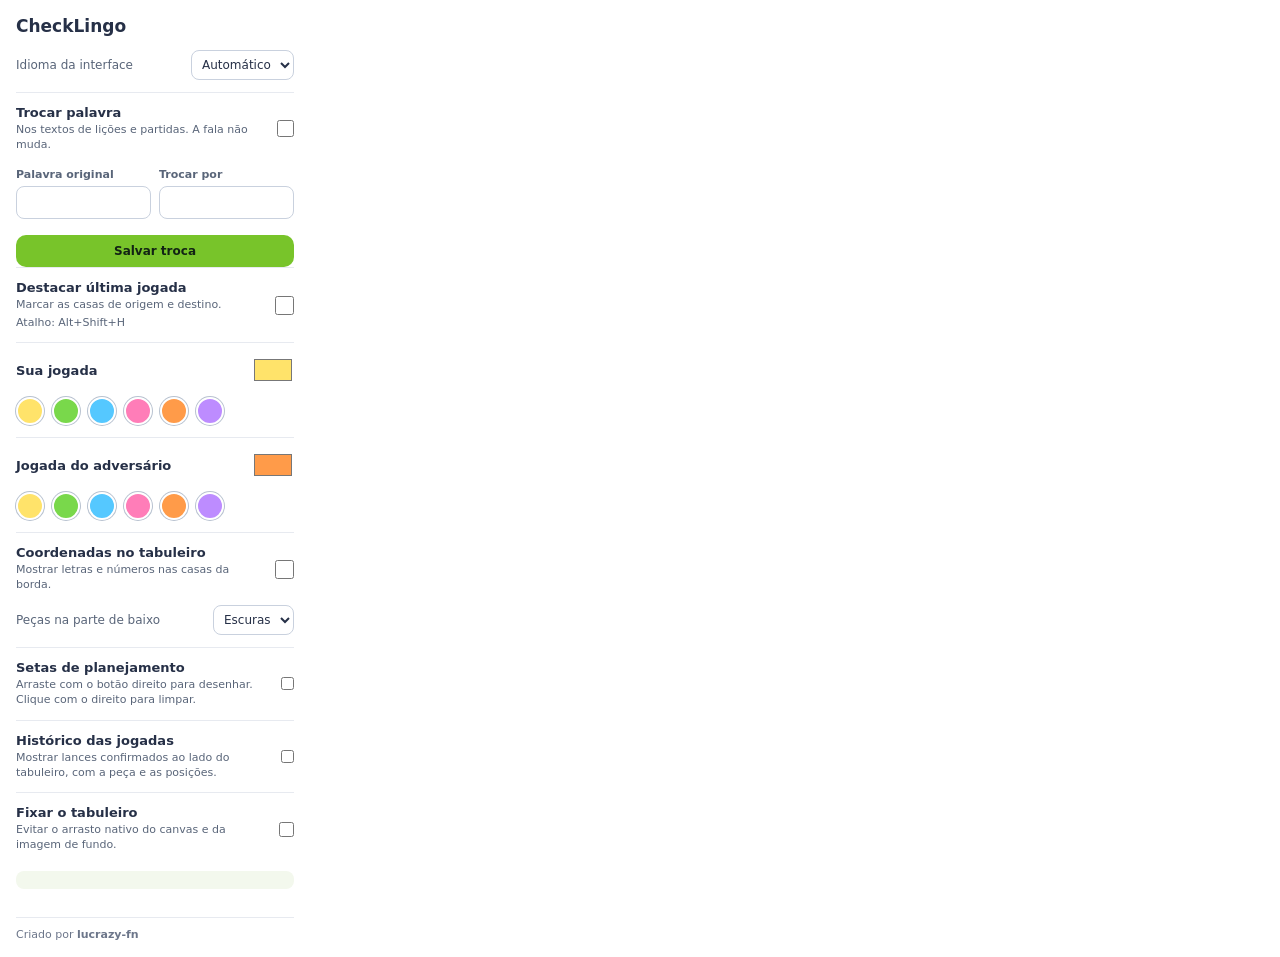
==== extension/popup.html @ 5ed16f66 "feat: publish CheckLingo v1.0.0 and website" ====
<!doctype html>
<html lang="pt-BR">
<head>
  <meta charset="utf-8">
  <meta name="viewport" content="width=device-width, initial-scale=1">
  <title data-i18n="popupTitle">Opções do CheckLingo</title>
  <link rel="stylesheet" href="popup.css">
</head>
<body>
  <main>
    <h1>CheckLingo <small id="version"></small></h1>
    <label class="orientation-option language-option"><span data-i18n="interfaceLanguage">Idioma da interface</span>
      <select id="language">
        <option value="auto" data-i18n="languageAuto">Automático</option>
        <option value="pt_BR">Português</option>
        <option value="en">English</option>
        <option value="es">Español</option>
      </select>
    </label>
    <label class="option">
      <span><strong data-i18n="replaceWord">Trocar palavra</strong><small data-i18n="replaceWordHelp">Nos textos de lições e partidas. A fala não muda.</small></span>
      <input id="replaceEnabled" type="checkbox">
    </label>
    <div class="word-fields">
      <label><span data-i18n="originalWord">Palavra original</span><input id="fromWord" type="text" maxlength="40" autocomplete="off" spellcheck="false"></label>
      <label><span data-i18n="replacementWord">Trocar por</span><input id="toWord" type="text" maxlength="40" autocomplete="off" spellcheck="false"></label>
    </div>
    <button id="saveWords" type="button" data-i18n="saveReplacement">Salvar troca</button>
    <label class="option">
      <span><strong data-i18n="highlightLastMove">Destacar última jogada</strong><small data-i18n="highlightLastMoveHelp">Marcar as casas de origem e destino.</small><small id="shortcutLabel">Atalho: Alt+Shift+H</small></span>
      <input id="highlightLastMove" type="checkbox">
    </label>
    <label class="color-option"><span data-i18n="yourMove">Sua jogada</span> <input id="highlightColor" type="color" value="#ffe36a"></label>
    <div id="playerPalette" class="color-swatches" role="group" aria-label="Cores prontas para sua jogada">
      <button class="swatch" type="button" data-setting="highlightColor" data-color="#ffe36a" aria-label="Sua jogada: amarelo" style="--swatch:#ffe36a"></button>
      <button class="swatch" type="button" data-setting="highlightColor" data-color="#79d84b" aria-label="Sua jogada: verde" style="--swatch:#79d84b"></button>
      <button class="swatch" type="button" data-setting="highlightColor" data-color="#55c8ff" aria-label="Sua jogada: azul" style="--swatch:#55c8ff"></button>
      <button class="swatch" type="button" data-setting="highlightColor" data-color="#ff7db8" aria-label="Sua jogada: rosa" style="--swatch:#ff7db8"></button>
      <button class="swatch" type="button" data-setting="highlightColor" data-color="#ff9b49" aria-label="Sua jogada: laranja" style="--swatch:#ff9b49"></button>
      <button class="swatch" type="button" data-setting="highlightColor" data-color="#bd8cff" aria-label="Sua jogada: roxo" style="--swatch:#bd8cff"></button>
    </div>
    <label class="color-option"><span data-i18n="opponentMove">Jogada do adversário</span> <input id="opponentHighlightColor" type="color" value="#ff9b49"></label>
    <div id="opponentPalette" class="color-swatches" role="group" aria-label="Cores prontas para a jogada do adversário">
      <button class="swatch" type="button" data-setting="opponentHighlightColor" data-color="#ffe36a" aria-label="Adversário: amarelo" style="--swatch:#ffe36a"></button>
      <button class="swatch" type="button" data-setting="opponentHighlightColor" data-color="#79d84b" aria-label="Adversário: verde" style="--swatch:#79d84b"></button>
      <button class="swatch" type="button" data-setting="opponentHighlightColor" data-color="#55c8ff" aria-label="Adversário: azul" style="--swatch:#55c8ff"></button>
      <button class="swatch" type="button" data-setting="opponentHighlightColor" data-color="#ff7db8" aria-label="Adversário: rosa" style="--swatch:#ff7db8"></button>
      <button class="swatch" type="button" data-setting="opponentHighlightColor" data-color="#ff9b49" aria-label="Adversário: laranja" style="--swatch:#ff9b49"></button>
      <button class="swatch" type="button" data-setting="opponentHighlightColor" data-color="#bd8cff" aria-label="Adversário: roxo" style="--swatch:#bd8cff"></button>
    </div>
    <label class="option">
      <span><strong data-i18n="boardCoordinates">Coordenadas no tabuleiro</strong><small data-i18n="boardCoordinatesHelp">Mostrar letras e números nas casas da borda.</small></span>
      <input id="coordinatesEnabled" type="checkbox">
    </label>
    <label class="orientation-option"><span data-i18n="piecesAtBottom">Peças na parte de baixo</span>
      <select id="coordinateOrientation">
        <option value="black" data-i18n="darkPieces">Escuras</option>
        <option value="white" data-i18n="lightPieces">Claras</option>
      </select>
    </label>
    <label class="option">
      <span><strong data-i18n="planningArrows">Setas de planejamento</strong><small data-i18n="planningArrowsHelp">Arraste com o botão direito para desenhar. Clique com o direito para limpar.</small></span>
      <input id="arrowsEnabled" type="checkbox">
    </label>
    <label class="option">
      <span><strong data-i18n="moveHistory">Histórico das jogadas</strong><small data-i18n="moveHistoryHelp">Mostrar lances confirmados ao lado do tabuleiro, com a peça e as posições.</small></span>
      <input id="historyEnabled" type="checkbox">
    </label>
    <label class="option">
      <span><strong data-i18n="lockBoard">Fixar o tabuleiro</strong><small data-i18n="lockBoardHelp">Evitar o arrasto nativo do canvas e da imagem de fundo.</small></span>
      <input id="preventBoardDrag" type="checkbox">
    </label>
    <p id="pageStatus" role="status" aria-live="polite"></p>
    <p id="status" role="status" aria-live="polite"></p>
    <footer><span data-i18n="createdBy">Criado por</span> <strong>lucrazy-fn</strong></footer>
  </main>
  <script src="popup.js"></script>
</body>
</html>
---- extension/popup.css ----
:root { color-scheme: light; font-family: system-ui, sans-serif; }
body { width: 310px; margin: 0; color: #263047; background: #fff; }
main { padding: 16px; }
h1 { margin: 0 0 12px; font-size: 17px; }
h1 small { font-size: 10px; font-weight: 500; color: #748096; }
.option { display: flex; align-items: center; justify-content: space-between; gap: 12px; padding: 12px 0; border-top: 1px solid #e7eaf0; cursor: pointer; }
.option span { display: grid; gap: 3px; }
.option strong { font-size: 13px; }
.option small { font-size: 11px; line-height: 1.35; color: #596579; }
input[type="checkbox"] { width: 19px; height: 19px; margin: 0; accent-color: #54a61f; cursor: pointer; }
.color-option { display: flex; align-items: center; justify-content: space-between; gap: 12px; padding: 12px 0; border-top: 1px solid #e7eaf0; font-size: 13px; font-weight: 700; }
.color-option input { width: 42px; height: 30px; padding: 0; border: 0; background: transparent; cursor: pointer; }
.color-swatches { display: flex; gap: 8px; padding: 0 0 12px; }
.color-swatches .swatch { width: 28px; height: 28px; flex: none; margin: 0; padding: 0; border: 2px solid #fff; border-radius: 50%; background: var(--swatch); box-shadow: 0 0 0 1px #b8c2d0; }
.color-swatches .swatch[aria-pressed="true"] { box-shadow: 0 0 0 2px #263047; }
.color-swatches .swatch:focus-visible { outline: 2px solid #263047; outline-offset: 3px; }
.orientation-option { display: flex; align-items: center; justify-content: space-between; gap: 12px; padding: 0 0 12px; font-size: 12px; color: #596579; }
.orientation-option select { padding: 6px; border: 1px solid #c9d1de; border-radius: 8px; background: #fff; color: #263047; font: 12px system-ui, sans-serif; }
.language-option { padding-top: 2px; }
.word-fields { display: grid; grid-template-columns: 1fr 1fr; gap: 8px; margin: 3px 0 8px; }
.word-fields label { display: grid; gap: 5px; font-size: 11px; font-weight: 700; color: #596579; }
.word-fields input { box-sizing: border-box; width: 100%; padding: 8px; border: 1px solid #c9d1de; border-radius: 8px; font: 13px system-ui, sans-serif; }
.word-fields input:focus { outline: 2px solid #78c42a; outline-offset: 1px; }
button { width: 100%; margin-top: 8px; padding: 9px 12px; border: 0; border-radius: 10px; background: #78c42a; color: #122314; font: 700 12px system-ui, sans-serif; cursor: pointer; }
button:hover { background: #8bd43a; }
button:disabled { opacity: .55; cursor: wait; }
#status { min-height: 14px; margin: 4px 0 0; font-size: 11px; color: #6c768a; }
#pageStatus { margin: 6px 0 0; padding: 9px; border-radius: 8px; background: #f3f8ed; color: #2e5630; font-size: 11px; line-height: 1.4; }
footer { margin-top: 10px; border-top: 1px solid #e7eaf0; padding-top: 10px; color: #6c768a; font-size: 11px; }
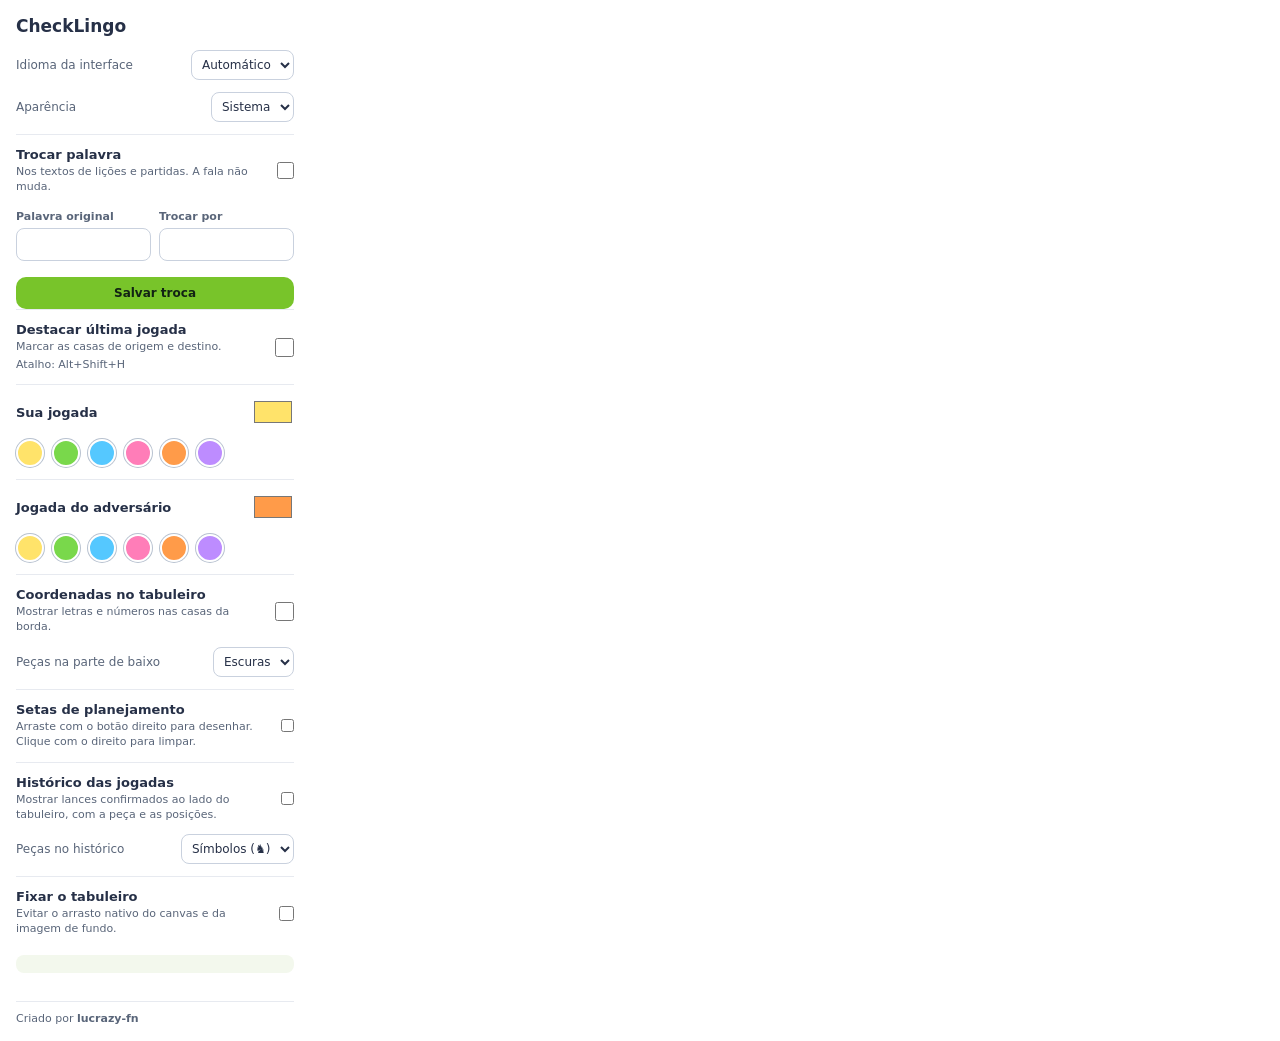
==== commit f84660cb: "feat: add themes, localized site and richer move notation" ====
--- a/extension/popup.html
+++ b/extension/popup.html
@@ -15,6 +15,13 @@
         <option value="pt_BR">Português</option>
         <option value="en">English</option>
         <option value="es">Español</option>
+      </select>
+    </label>
+    <label class="orientation-option"><span data-i18n="appearance">Aparência</span>
+      <select id="theme">
+        <option value="system" data-i18n="themeSystem">Sistema</option>
+        <option value="light" data-i18n="themeLight">Claro</option>
+        <option value="dark" data-i18n="themeDark">Escuro</option>
       </select>
     </label>
     <label class="option">
@@ -66,6 +73,12 @@
       <span><strong data-i18n="moveHistory">Histórico das jogadas</strong><small data-i18n="moveHistoryHelp">Mostrar lances confirmados ao lado do tabuleiro, com a peça e as posições.</small></span>
       <input id="historyEnabled" type="checkbox">
     </label>
+    <label class="orientation-option"><span data-i18n="pieceNotation">Peças no histórico</span>
+      <select id="pieceNotation">
+        <option value="symbol" data-i18n="pieceSymbols">Símbolos (♞)</option>
+        <option value="letter" data-i18n="pieceLetters">Letras (C)</option>
+      </select>
+    </label>
     <label class="option">
       <span><strong data-i18n="lockBoard">Fixar o tabuleiro</strong><small data-i18n="lockBoardHelp">Evitar o arrasto nativo do canvas e da imagem de fundo.</small></span>
       <input id="preventBoardDrag" type="checkbox">
@@ -76,4 +89,5 @@
   </main>
   <script src="popup.js"></script>
 </body>
-</html>+</html>
+
--- a/extension/popup.css
+++ b/extension/popup.css
@@ -1,29 +1,31 @@
-:root { color-scheme: light; font-family: system-ui, sans-serif; }
-body { width: 310px; margin: 0; color: #263047; background: #fff; }
+:root { color-scheme: light; font-family: system-ui, sans-serif; --bg:#fff; --fg:#263047; --muted:#596579; --line:#e7eaf0; --input:#fff; --input-line:#c9d1de; --status-bg:#f3f8ed; --status-fg:#2e5630; --button:#78c42a; }
+:root[data-theme="dark"] { color-scheme: dark; --bg:#12242b; --fg:#f1f8f9; --muted:#a8bdc3; --line:#30464e; --input:#1c333b; --input-line:#49616a; --status-bg:#1b3934; --status-fg:#b8efaa; --button:#8ee000; }
+body { width: 310px; margin: 0; color: var(--fg); background: var(--bg); }
 main { padding: 16px; }
 h1 { margin: 0 0 12px; font-size: 17px; }
-h1 small { font-size: 10px; font-weight: 500; color: #748096; }
-.option { display: flex; align-items: center; justify-content: space-between; gap: 12px; padding: 12px 0; border-top: 1px solid #e7eaf0; cursor: pointer; }
+h1 small { font-size: 10px; font-weight: 500; color: var(--muted); }
+.option { display: flex; align-items: center; justify-content: space-between; gap: 12px; padding: 12px 0; border-top: 1px solid var(--line); cursor: pointer; }
 .option span { display: grid; gap: 3px; }
 .option strong { font-size: 13px; }
-.option small { font-size: 11px; line-height: 1.35; color: #596579; }
+.option small { font-size: 11px; line-height: 1.35; color: var(--muted); }
 input[type="checkbox"] { width: 19px; height: 19px; margin: 0; accent-color: #54a61f; cursor: pointer; }
-.color-option { display: flex; align-items: center; justify-content: space-between; gap: 12px; padding: 12px 0; border-top: 1px solid #e7eaf0; font-size: 13px; font-weight: 700; }
+.color-option { display: flex; align-items: center; justify-content: space-between; gap: 12px; padding: 12px 0; border-top: 1px solid var(--line); font-size: 13px; font-weight: 700; }
 .color-option input { width: 42px; height: 30px; padding: 0; border: 0; background: transparent; cursor: pointer; }
 .color-swatches { display: flex; gap: 8px; padding: 0 0 12px; }
 .color-swatches .swatch { width: 28px; height: 28px; flex: none; margin: 0; padding: 0; border: 2px solid #fff; border-radius: 50%; background: var(--swatch); box-shadow: 0 0 0 1px #b8c2d0; }
 .color-swatches .swatch[aria-pressed="true"] { box-shadow: 0 0 0 2px #263047; }
 .color-swatches .swatch:focus-visible { outline: 2px solid #263047; outline-offset: 3px; }
-.orientation-option { display: flex; align-items: center; justify-content: space-between; gap: 12px; padding: 0 0 12px; font-size: 12px; color: #596579; }
-.orientation-option select { padding: 6px; border: 1px solid #c9d1de; border-radius: 8px; background: #fff; color: #263047; font: 12px system-ui, sans-serif; }
+.orientation-option { display: flex; align-items: center; justify-content: space-between; gap: 12px; padding: 0 0 12px; font-size: 12px; color: var(--muted); }
+.orientation-option select { padding: 6px; border: 1px solid var(--input-line); border-radius: 8px; background: var(--input); color: var(--fg); font: 12px system-ui, sans-serif; }
 .language-option { padding-top: 2px; }
 .word-fields { display: grid; grid-template-columns: 1fr 1fr; gap: 8px; margin: 3px 0 8px; }
-.word-fields label { display: grid; gap: 5px; font-size: 11px; font-weight: 700; color: #596579; }
-.word-fields input { box-sizing: border-box; width: 100%; padding: 8px; border: 1px solid #c9d1de; border-radius: 8px; font: 13px system-ui, sans-serif; }
+.word-fields label { display: grid; gap: 5px; font-size: 11px; font-weight: 700; color: var(--muted); }
+.word-fields input { box-sizing: border-box; width: 100%; padding: 8px; border: 1px solid var(--input-line); border-radius: 8px; background:var(--input); color:var(--fg); font: 13px system-ui, sans-serif; }
 .word-fields input:focus { outline: 2px solid #78c42a; outline-offset: 1px; }
-button { width: 100%; margin-top: 8px; padding: 9px 12px; border: 0; border-radius: 10px; background: #78c42a; color: #122314; font: 700 12px system-ui, sans-serif; cursor: pointer; }
+button { width: 100%; margin-top: 8px; padding: 9px 12px; border: 0; border-radius: 10px; background: var(--button); color: #122314; font: 700 12px system-ui, sans-serif; cursor: pointer; }
 button:hover { background: #8bd43a; }
 button:disabled { opacity: .55; cursor: wait; }
-#status { min-height: 14px; margin: 4px 0 0; font-size: 11px; color: #6c768a; }
-#pageStatus { margin: 6px 0 0; padding: 9px; border-radius: 8px; background: #f3f8ed; color: #2e5630; font-size: 11px; line-height: 1.4; }
-footer { margin-top: 10px; border-top: 1px solid #e7eaf0; padding-top: 10px; color: #6c768a; font-size: 11px; }+#status { min-height: 14px; margin: 4px 0 0; font-size: 11px; color: var(--muted); }
+#pageStatus { margin: 6px 0 0; padding: 9px; border-radius: 8px; background: var(--status-bg); color: var(--status-fg); font-size: 11px; line-height: 1.4; }
+footer { margin-top: 10px; border-top: 1px solid var(--line); padding-top: 10px; color: var(--muted); font-size: 11px; }
+
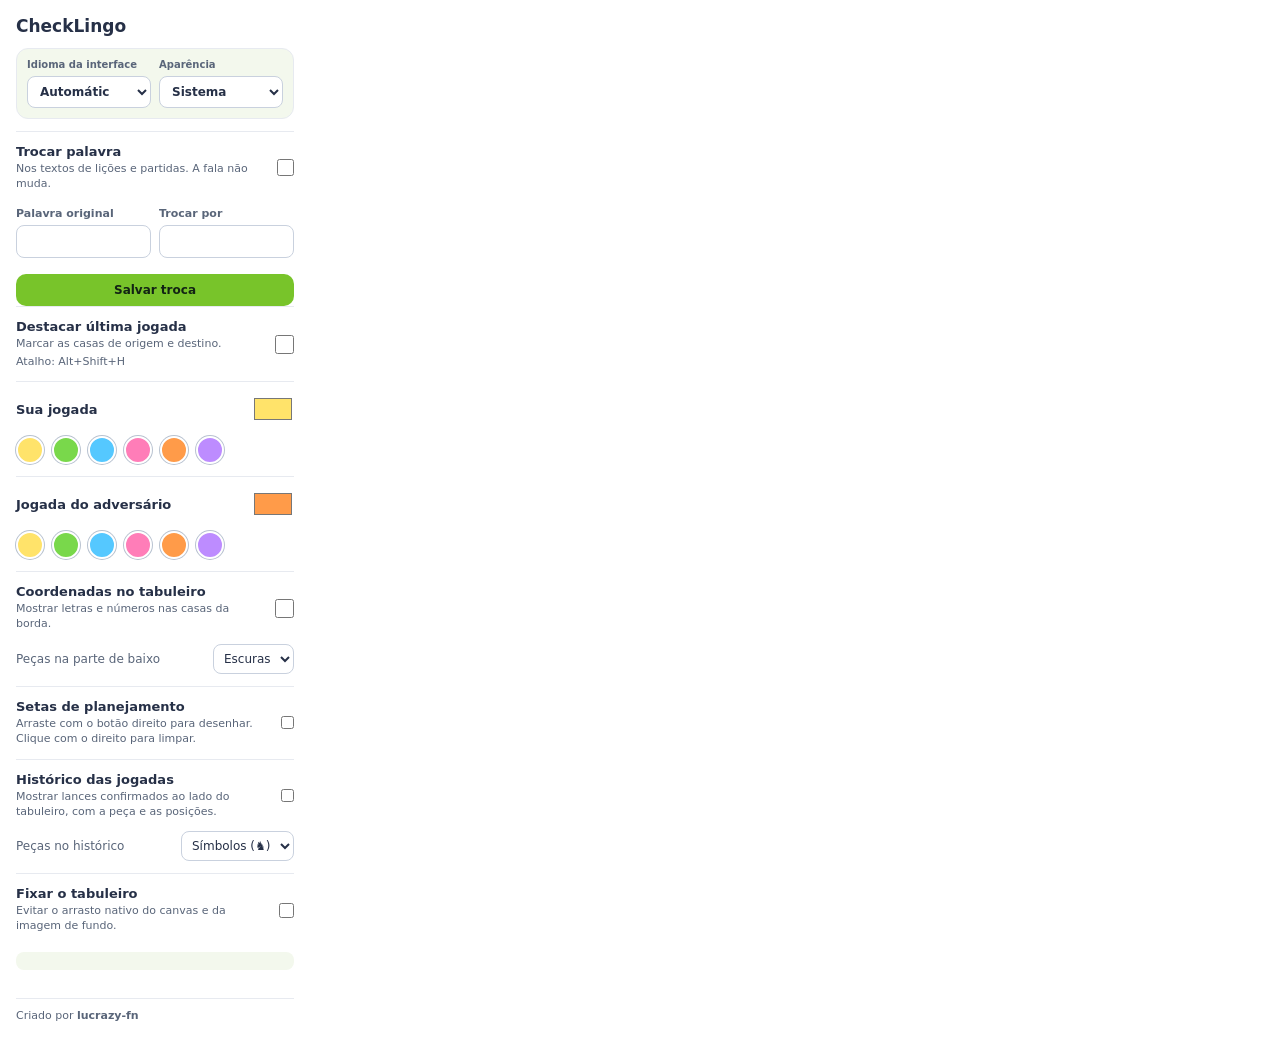
==== commit 8a63e894: "corrige layout e adiciona seletor de tema ao popup" ====
--- a/extension/popup.html
+++ b/extension/popup.html
@@ -9,21 +9,23 @@
 <body>
   <main>
     <h1>CheckLingo <small id="version"></small></h1>
-    <label class="orientation-option language-option"><span data-i18n="interfaceLanguage">Idioma da interface</span>
-      <select id="language">
-        <option value="auto" data-i18n="languageAuto">Automático</option>
-        <option value="pt_BR">Português</option>
-        <option value="en">English</option>
-        <option value="es">Español</option>
-      </select>
-    </label>
-    <label class="orientation-option"><span data-i18n="appearance">Aparência</span>
-      <select id="theme">
-        <option value="system" data-i18n="themeSystem">Sistema</option>
-        <option value="light" data-i18n="themeLight">Claro</option>
-        <option value="dark" data-i18n="themeDark">Escuro</option>
-      </select>
-    </label>
+    <section class="popup-toolbar" aria-label="Preferências da interface">
+      <label class="compact-select language-option"><span data-i18n="interfaceLanguage">Idioma da interface</span>
+        <select id="language">
+          <option value="auto" data-i18n="languageAuto">Automático</option>
+          <option value="pt_BR">Português</option>
+          <option value="en">English</option>
+          <option value="es">Español</option>
+        </select>
+      </label>
+      <label class="compact-select appearance-option"><span data-i18n="appearance">Aparência</span>
+        <select id="theme">
+          <option value="system" data-i18n="themeSystem">Sistema</option>
+          <option value="light" data-i18n="themeLight">Claro</option>
+          <option value="dark" data-i18n="themeDark">Escuro</option>
+        </select>
+      </label>
+    </section>
     <label class="option">
       <span><strong data-i18n="replaceWord">Trocar palavra</strong><small data-i18n="replaceWordHelp">Nos textos de lições e partidas. A fala não muda.</small></span>
       <input id="replaceEnabled" type="checkbox">
@@ -90,4 +92,3 @@
   <script src="popup.js"></script>
 </body>
 </html>
-
--- a/extension/popup.css
+++ b/extension/popup.css
@@ -4,6 +4,10 @@
 main { padding: 16px; }
 h1 { margin: 0 0 12px; font-size: 17px; }
 h1 small { font-size: 10px; font-weight: 500; color: var(--muted); }
+.popup-toolbar { display: grid; grid-template-columns: 1fr 1fr; gap: 8px; margin: 0 0 12px; padding: 10px; border: 1px solid var(--line); border-radius: 12px; background: var(--status-bg); }
+.compact-select { display: grid; gap: 6px; min-width: 0; color: var(--muted); font-size: 10px; font-weight: 800; }
+.compact-select select { width: 100%; min-width: 0; padding: 7px 24px 7px 8px; border: 1px solid var(--input-line); border-radius: 8px; background: var(--input); color: var(--fg); font: 700 12px system-ui, sans-serif; cursor: pointer; }
+.compact-select select:focus-visible { outline: 2px solid var(--button); outline-offset: 1px; }
 .option { display: flex; align-items: center; justify-content: space-between; gap: 12px; padding: 12px 0; border-top: 1px solid var(--line); cursor: pointer; }
 .option span { display: grid; gap: 3px; }
 .option strong { font-size: 13px; }
@@ -17,7 +21,6 @@
 .color-swatches .swatch:focus-visible { outline: 2px solid #263047; outline-offset: 3px; }
 .orientation-option { display: flex; align-items: center; justify-content: space-between; gap: 12px; padding: 0 0 12px; font-size: 12px; color: var(--muted); }
 .orientation-option select { padding: 6px; border: 1px solid var(--input-line); border-radius: 8px; background: var(--input); color: var(--fg); font: 12px system-ui, sans-serif; }
-.language-option { padding-top: 2px; }
 .word-fields { display: grid; grid-template-columns: 1fr 1fr; gap: 8px; margin: 3px 0 8px; }
 .word-fields label { display: grid; gap: 5px; font-size: 11px; font-weight: 700; color: var(--muted); }
 .word-fields input { box-sizing: border-box; width: 100%; padding: 8px; border: 1px solid var(--input-line); border-radius: 8px; background:var(--input); color:var(--fg); font: 13px system-ui, sans-serif; }
@@ -28,4 +31,3 @@
 #status { min-height: 14px; margin: 4px 0 0; font-size: 11px; color: var(--muted); }
 #pageStatus { margin: 6px 0 0; padding: 9px; border-radius: 8px; background: var(--status-bg); color: var(--status-fg); font-size: 11px; line-height: 1.4; }
 footer { margin-top: 10px; border-top: 1px solid var(--line); padding-top: 10px; color: var(--muted); font-size: 11px; }
-
